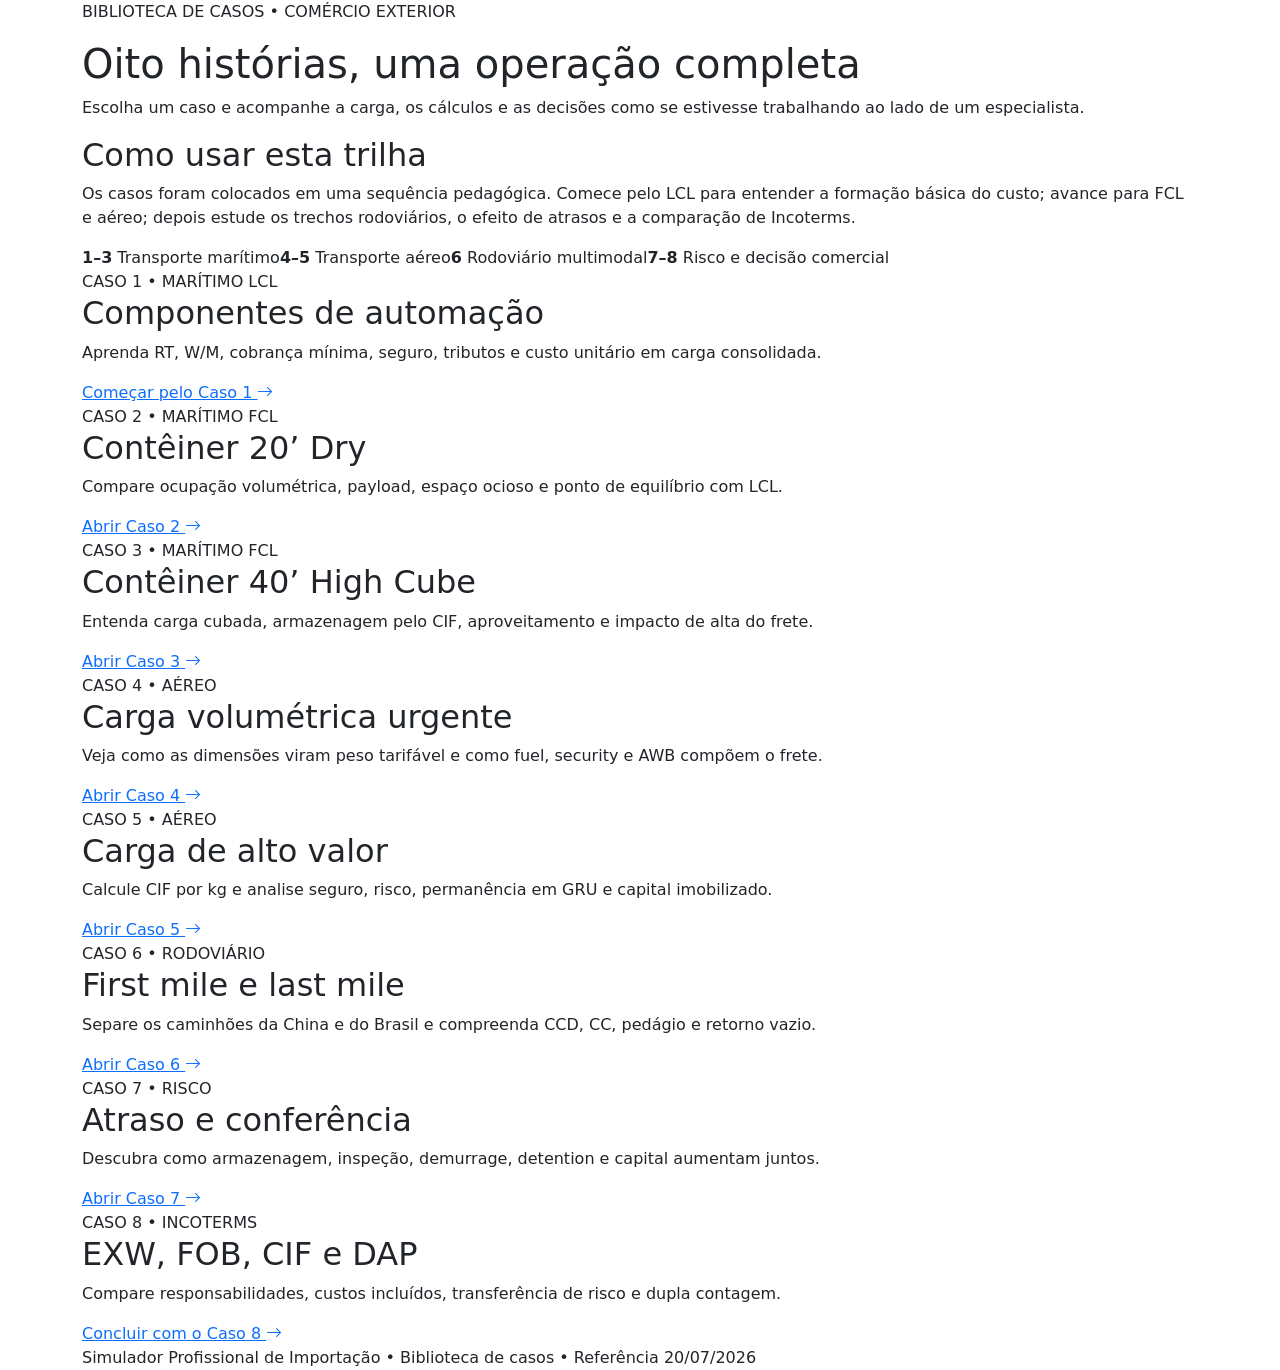
==== index.html @ 04b194e5 "Add files via upload" ====
<!doctype html>
<html lang="pt-BR">
  <head>
    <meta charset="utf-8" />
    <meta name="viewport" content="width=device-width,initial-scale=1" />
    <title>Casos práticos — Importação China × Brasil</title>
    <link
      href="https://cdn.jsdelivr.net/npm/bootstrap@5.3.3/dist/css/bootstrap.min.css"
      rel="stylesheet"
    />
    <link
      href="https://cdn.jsdelivr.net/npm/bootstrap-icons@1.11.3/font/bootstrap-icons.min.css"
      rel="stylesheet"
    />
    <link href="../assets/css/casos-index.css" rel="stylesheet" />
  </head>
  <body>
    <header>
      <div class="container-xl">
        <p class="eyebrow">BIBLIOTECA DE CASOS • COMÉRCIO EXTERIOR</p>
        <h1>Oito histórias, uma operação completa</h1>
        <p>
          Escolha um caso e acompanhe a carga, os cálculos e as decisões como se
          estivesse trabalhando ao lado de um especialista.
        </p>
      </div>
    </header>
    <main class="container-xl">
      <section class="intro">
        <h2>Como usar esta trilha</h2>
        <p>
          Os casos foram colocados em uma sequência pedagógica. Comece pelo LCL
          para entender a formação básica do custo; avance para FCL e aéreo;
          depois estude os trechos rodoviários, o efeito de atrasos e a
          comparação de Incoterms.
        </p>
        <div class="legend">
          <span><b>1–3</b> Transporte marítimo</span
          ><span><b>4–5</b> Transporte aéreo</span
          ><span><b>6</b> Rodoviário multimodal</span
          ><span><b>7–8</b> Risco e decisão comercial</span>
        </div>
      </section>
      <section class="cases">
        <article>
          <span>CASO 1 • MARÍTIMO LCL</span>
          <h2>Componentes de automação</h2>
          <p>
            Aprenda RT, W/M, cobrança mínima, seguro, tributos e custo unitário
            em carga consolidada.
          </p>
          <a href="caso-01-lcl.html"
            >Começar pelo Caso 1 <i class="bi bi-arrow-right"></i
          ></a>
        </article>
        <article>
          <span>CASO 2 • MARÍTIMO FCL</span>
          <h2>Contêiner 20’ Dry</h2>
          <p>
            Compare ocupação volumétrica, payload, espaço ocioso e ponto de
            equilíbrio com LCL.
          </p>
          <a href="caso-02-fcl-20.html"
            >Abrir Caso 2 <i class="bi bi-arrow-right"></i
          ></a>
        </article>
        <article>
          <span>CASO 3 • MARÍTIMO FCL</span>
          <h2>Contêiner 40’ High Cube</h2>
          <p>
            Entenda carga cubada, armazenagem pelo CIF, aproveitamento e impacto
            de alta do frete.
          </p>
          <a href="caso-03-fcl-40hc.html"
            >Abrir Caso 3 <i class="bi bi-arrow-right"></i
          ></a>
        </article>
        <article>
          <span>CASO 4 • AÉREO</span>
          <h2>Carga volumétrica urgente</h2>
          <p>
            Veja como as dimensões viram peso tarifável e como fuel, security e
            AWB compõem o frete.
          </p>
          <a href="caso-04-aereo-volumetrico.html"
            >Abrir Caso 4 <i class="bi bi-arrow-right"></i
          ></a>
        </article>
        <article>
          <span>CASO 5 • AÉREO</span>
          <h2>Carga de alto valor</h2>
          <p>
            Calcule CIF por kg e analise seguro, risco, permanência em GRU e
            capital imobilizado.
          </p>
          <a href="caso-05-aereo-alto-valor.html"
            >Abrir Caso 5 <i class="bi bi-arrow-right"></i
          ></a>
        </article>
        <article>
          <span>CASO 6 • RODOVIÁRIO</span>
          <h2>First mile e last mile</h2>
          <p>
            Separe os caminhões da China e do Brasil e compreenda CCD, CC,
            pedágio e retorno vazio.
          </p>
          <a href="caso-06-rodoviario.html"
            >Abrir Caso 6 <i class="bi bi-arrow-right"></i
          ></a>
        </article>
        <article>
          <span>CASO 7 • RISCO</span>
          <h2>Atraso e conferência</h2>
          <p>
            Descubra como armazenagem, inspeção, demurrage, detention e capital
            aumentam juntos.
          </p>
          <a href="caso-07-atraso.html"
            >Abrir Caso 7 <i class="bi bi-arrow-right"></i
          ></a>
        </article>
        <article>
          <span>CASO 8 • INCOTERMS</span>
          <h2>EXW, FOB, CIF e DAP</h2>
          <p>
            Compare responsabilidades, custos incluídos, transferência de risco
            e dupla contagem.
          </p>
          <a href="caso-08-incoterms.html"
            >Concluir com o Caso 8 <i class="bi bi-arrow-right"></i
          ></a>
        </article>
      </section>
    </main>
    <footer>
      <div class="container-xl">
        Simulador Profissional de Importação • Biblioteca de casos • Referência
        20/07/2026
      </div>
    </footer>
  </body>
</html>
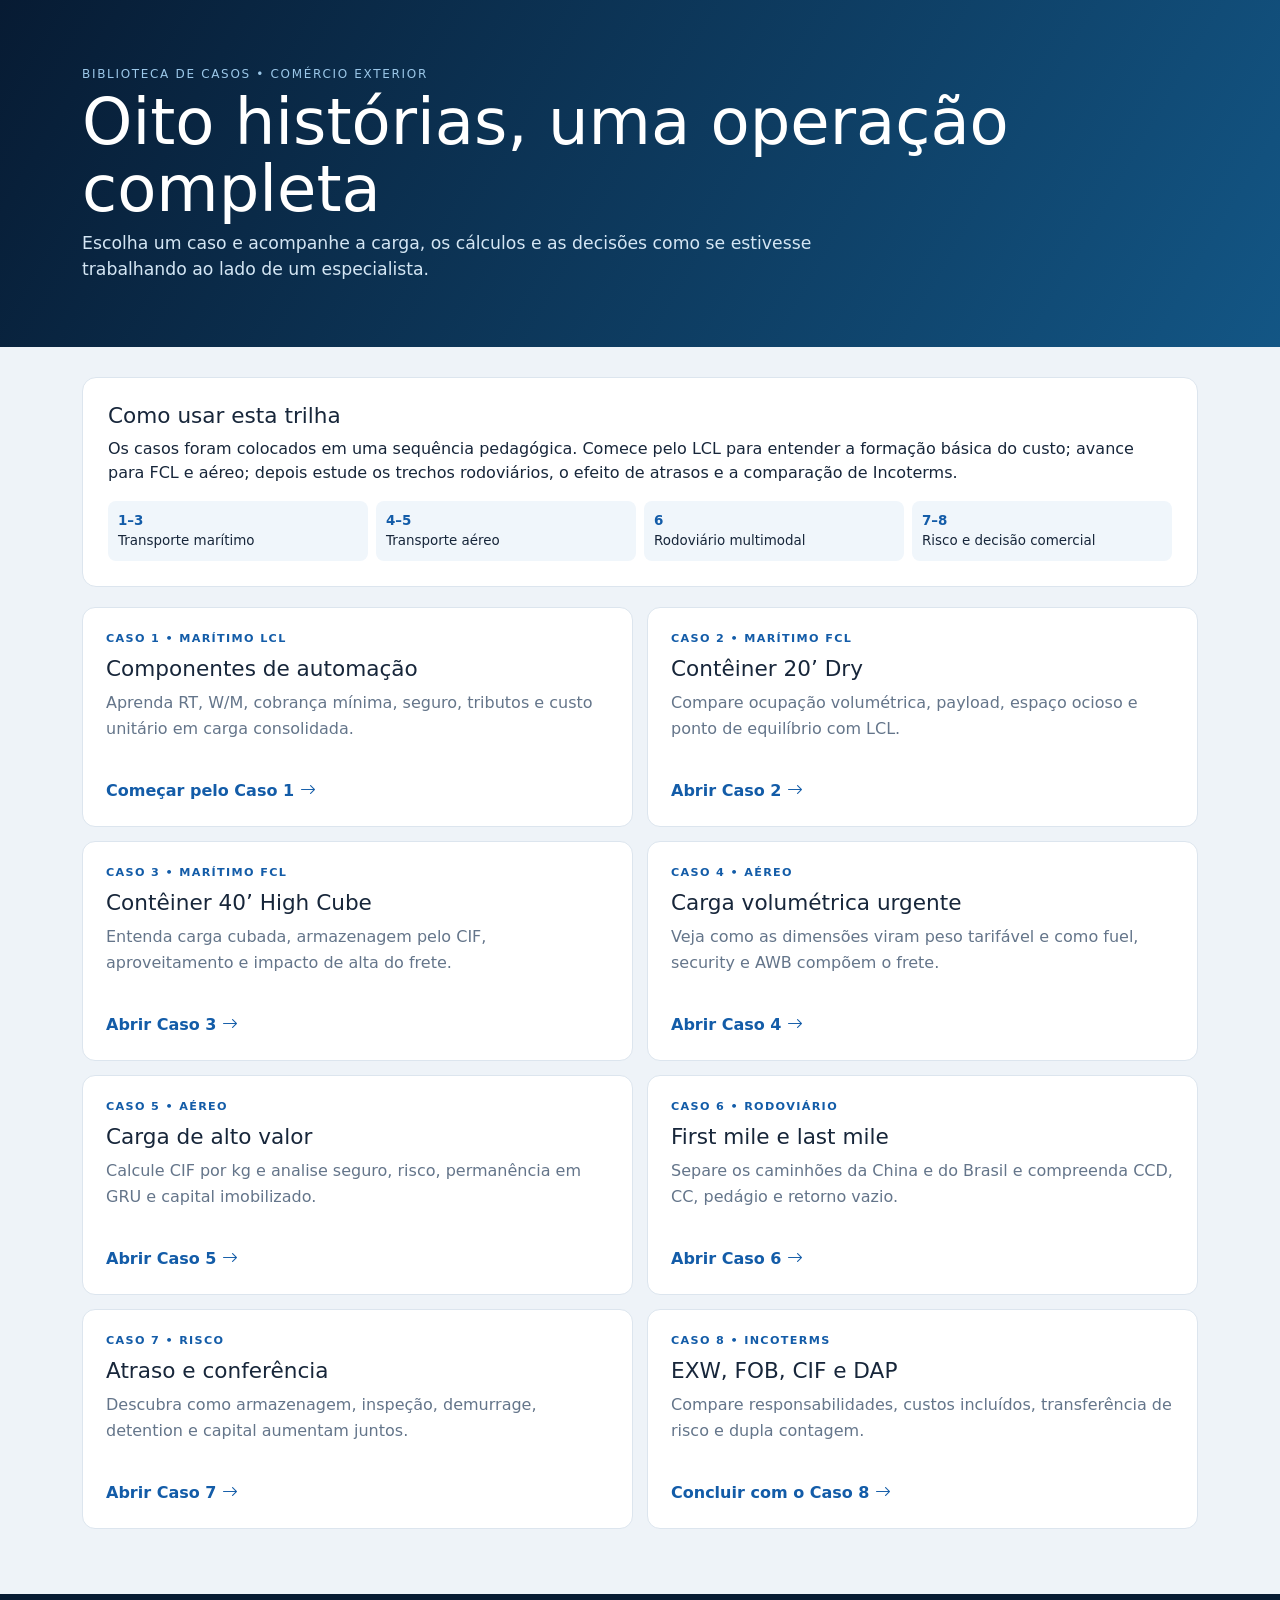
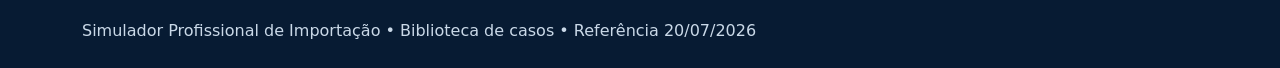
==== commit a369c494: "Add files via upload" ====
--- a/index.html
+++ b/index.html
@@ -4,15 +4,9 @@
     <meta charset="utf-8" />
     <meta name="viewport" content="width=device-width,initial-scale=1" />
     <title>Casos práticos — Importação China × Brasil</title>
-    <link
-      href="https://cdn.jsdelivr.net/npm/bootstrap@5.3.3/dist/css/bootstrap.min.css"
-      rel="stylesheet"
-    />
-    <link
-      href="https://cdn.jsdelivr.net/npm/bootstrap-icons@1.11.3/font/bootstrap-icons.min.css"
-      rel="stylesheet"
-    />
-    <link href="../assets/css/casos-index.css" rel="stylesheet" />
+    <link href="bootstrap/css/bootstrap.min.css" rel="stylesheet" />
+    <link href="bootstrap/icons/bootstrap-icons.min.css" rel="stylesheet" />
+    <link href="./casos-index.css" rel="stylesheet" />
   </head>
   <body>
     <header>
@@ -138,5 +132,6 @@
         20/07/2026
       </div>
     </footer>
+    <script src="bootstrap/js/bootstrap.bundle.min.js"></script>
   </body>
 </html>
--- a/casos-index.css
+++ b/casos-index.css
@@ -0,0 +1 @@
+:root{--navy:#071b33;--blue:#135ca8;--ink:#17263a;--muted:#64758a;--bg:#eef3f8;--line:#dce5ee}*{box-sizing:border-box}body{margin:0;background:var(--bg);color:var(--ink);font-family:Inter,system-ui,"Segoe UI",sans-serif}header{background:linear-gradient(120deg,var(--navy),#135685);color:#fff;padding:38px 18px 48px}header .back{color:#c9e5f9;text-decoration:none}header .eyebrow{font-size:.75rem;letter-spacing:.14em;color:#9bc7e8;margin:27px 0 6px}header h1{font-size:clamp(2rem,5vw,4rem);line-height:1.05}header p{max-width:750px;color:#d4e6f4;font-size:1.08rem}main{padding:30px 18px}.intro{background:#fff;border:1px solid var(--line);border-radius:14px;padding:25px;margin-bottom:20px}.intro h2{font-size:1.35rem}.legend{display:grid;grid-template-columns:repeat(4,1fr);gap:8px}.legend span{background:#f0f6fb;padding:10px;border-radius:8px;font-size:.84rem}.legend b{display:block;color:var(--blue)}.cases{display:grid;grid-template-columns:repeat(2,1fr);gap:14px}.cases article{background:#fff;border:1px solid var(--line);border-radius:13px;padding:23px;display:flex;flex-direction:column;min-height:220px;transition:.2s}.cases article:hover{transform:translateY(-2px);box-shadow:0 9px 24px #173b5b16}.cases article>span{font-size:.7rem;letter-spacing:.12em;font-weight:800;color:var(--blue)}.cases h2{font-size:1.35rem;margin:.5rem 0}.cases p{color:var(--muted);line-height:1.6}.cases a{margin-top:auto;color:var(--blue);font-weight:700;text-decoration:none}.next{margin-top:22px;background:var(--navy);color:#fff;border-radius:14px;padding:25px;display:flex;justify-content:space-between;align-items:center}.next h2{font-size:1.35rem}.next p{margin:0;color:#c7d9e8}footer{background:var(--navy);color:#cad9e8;padding:25px 18px;margin-top:35px}@media(max-width:700px){.cases{grid-template-columns:1fr}.legend{grid-template-columns:repeat(2,1fr)}.next{display:block}.next a{margin-top:12px}}@media print{header{background:#fff;color:#000}.back,.next{display:none}.cases article{break-inside:avoid}}
